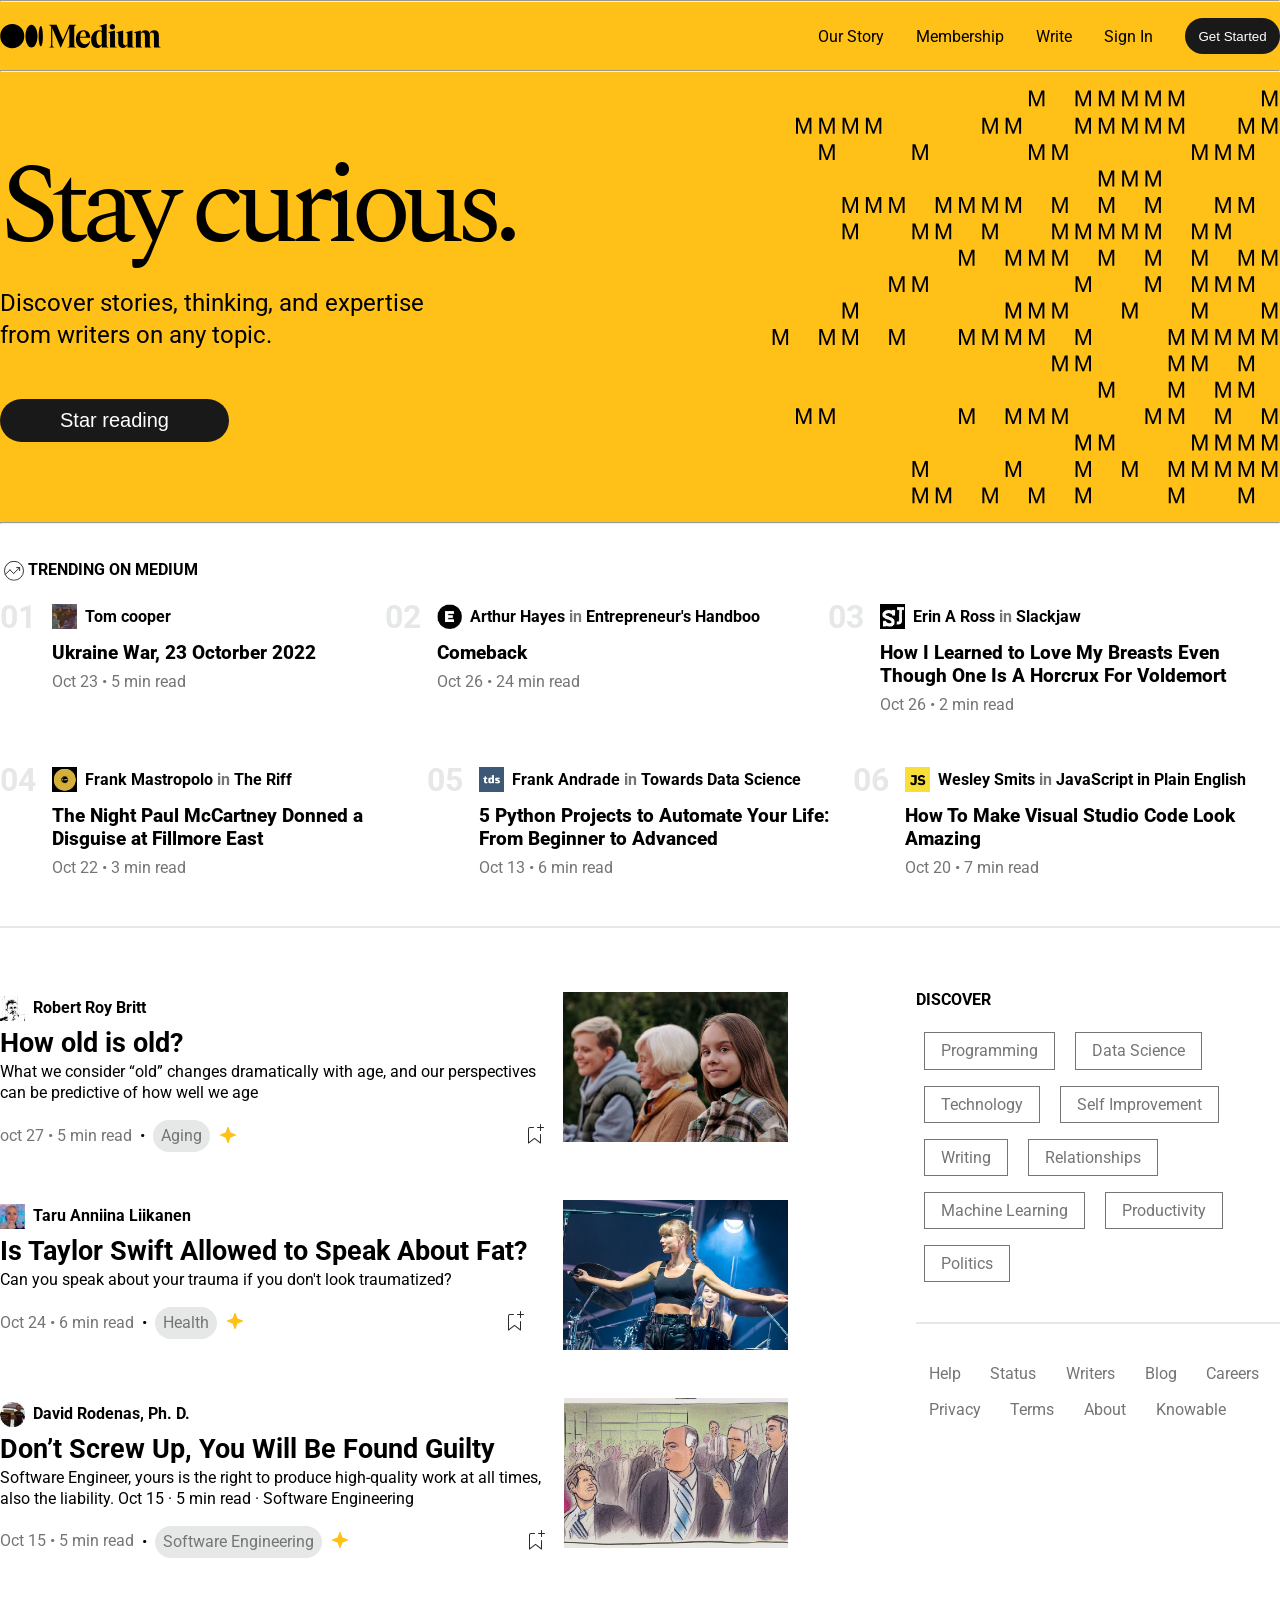
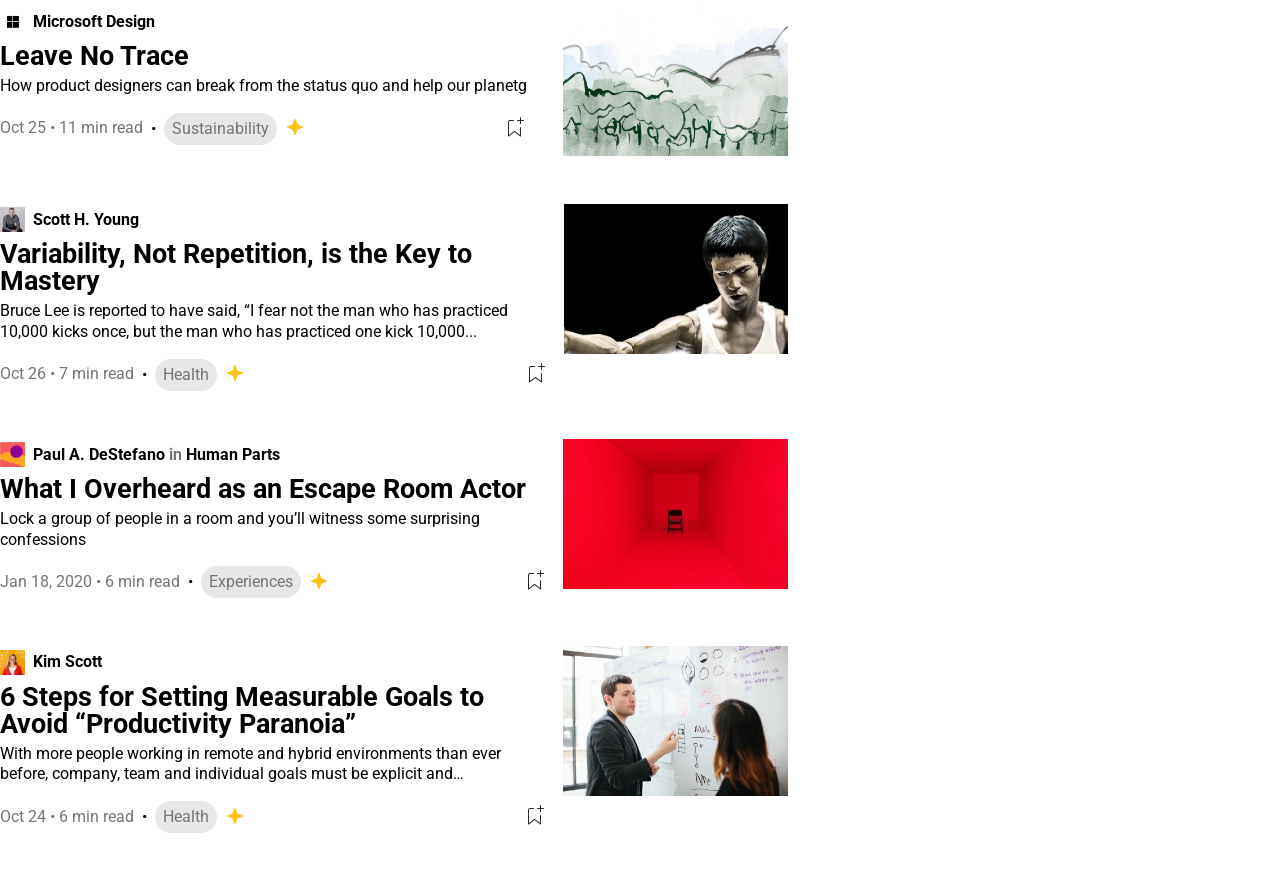
==== base_di_partenza/index-copy.html @ de3a168a "Desktop Muckup Done" ====
<!doctype html>
<html lang="en">
  <head>
    <meta charset="UTF-8" />
    <meta name="viewport" content="width=device-width, initial-scale=1.0" />
    <link rel="stylesheet" href="./assets/css/reset.css" />
    <link rel="stylesheet" href="./assets/css/normalize.css" />
    <link rel="stylesheet" href="./assets/css/style.css" />
    <title>Medium-Mockup</title>
  </head>
  <body>
    <div class="header-n-hero-bg-color">
      <hr />
      <header>
        <nav id="main-menu">
          <img src="./assets/imgs/svg/logo.svg" alt="" />
          <ul>
            <li>Our Story</li>
            <li>Membership</li>
            <li>Write</li>
            <li>Sign In</li>
            <li><button>Get Started</button></li>
          </ul>
        </nav>
      </header>
      <hr />
      <section id="hero-section">
        <span id="svg-inject"></span>
        <h1>Stay curious.</h1>
        <p>
          Discover stories, thinking, and expertise <br />
          from writers on any topic.
        </p>
        <button>Star reading</button>
      </section>
      <hr />
    </div>
    <main>
      <section class="trending-section">
        <h2><img src="./assets/imgs/svg/trending.svg" alt="" />Trending on medium</h2>
        <div class="article-wrapper">
          <div>
            <article class="trending-article">
              <div class="number-article">01</div>
              <div class="inside-article-section">
                <div class="author">
                  <img src="./assets/imgs/image01.jpeg" alt="" />
                  <h5>Tom cooper</h5>
                </div>
                <h4>Ukraine War, 23 Octorber 2022</h4>
                <p class="date-readtime">
                  <span>Oct 23</span> <span>&#x2022;</span> <span>5 min read</span>
                </p>
              </div>
            </article>
            <article class="trending-article">
              <div class="number-article">02</div>
              <div class="inside-article-section">
                <div class="author">
                  <img src="./assets/imgs/image02.png" alt="" />
                  <h5>Arthur Hayes <span class="in-class">in</span> Entrepreneur's Handboo</h5>
                </div>
                <h4>Comeback</h4>
                <p class="date-readtime">
                  <span>Oct 26</span> <span>&#x2022;</span> <span>24 min read</span>
                </p>
              </div>
            </article>
            <article class="trending-article">
              <div class="number-article">03</div>
              <div class="inside-article-section">
                <div class="author">
                  <img src="./assets/imgs/image03.jpeg" alt="" />
                  <h5>Erin A Ross <span class="in-class">in</span> Slackjaw</h5>
                </div>
                <h4>How I Learned to Love My Breasts Even Though One Is A Horcrux For Voldemort</h4>
                <p class="date-readtime">
                  <span>Oct 26</span> <span>&#x2022;</span> <span>2 min read</span>
                </p>
              </div>
            </article>
          </div>
          <div>
            <article class="trending-article">
              <div class="number-article">04</div>
              <div class="inside-article-section">
                <div class="author">
                  <img src="./assets/imgs/image04.png" alt="" />
                  <h5>Frank Mastropolo <span class="in-class">in</span> The Riff</h5>
                </div>
                <h4>The Night Paul McCartney Donned a Disguise at Fillmore East</h4>
                <p class="date-readtime">
                  <span>Oct 22</span> <span>&#x2022;</span> <span>3 min read</span>
                </p>
              </div>
            </article>
            <article class="trending-article">
              <div class="number-article">05</div>
              <div class="inside-article-section">
                <div class="author">
                  <img src="./assets/imgs/image05.jpeg" alt="" />
                  <h5>Frank Andrade <span class="in-class">in</span> Towards Data Science</h5>
                </div>
                <h4>5 Python Projects to Automate Your Life: From Beginner to Advanced</h4>
                <p class="date-readtime">
                  <span>Oct 13</span> <span>&#x2022;</span> <span>6 min read</span>
                </p>
              </div>
            </article>
            <article class="trending-article">
              <div class="number-article">06</div>
              <div class="inside-article-section">
                <div class="author">
                  <img src="./assets/imgs/image06.png" alt="" />
                  <h5>Wesley Smits <span class="in-class">in</span> JavaScript in Plain English</h5>
                </div>
                <h4>How To Make Visual Studio Code Look Amazing</h4>
                <p class="date-readtime">
                  <span>Oct 20</span> <span>&#x2022;</span> <span>7 min read</span>
                </p>
              </div>
            </article>
          </div>
        </div>
      </section>
      <hr class="grey-row" />
      <div class="news-footer-aside">
        <section>
          <article class="footer-inside-article">
            <div>
              <div class="author">
                <img src="./assets/imgs/image07.jpeg" alt="" />
                <h5>Robert Roy Britt</h5>
              </div>
              <h3>How old is old?</h3>
              <p>
                What we consider “old” changes dramatically with age, and our perspectives can be
                predictive of how well we age
              </p>
              <div class="ft-ins-arti-date">
                <p class="date-readtime">oct 27 &#x2022; 5 min read</p>
                <span>&#x2022;</span>
                <span>Aging</span>
                <span><img src="./assets/imgs/svg/star.svg" alt="" /></span>
                <span><img src="./assets/imgs/svg/bookmark.svg" alt="" /></span>
              </div>
            </div>
            <img src="./assets/imgs/image08.jpeg" alt="" />
          </article>
          <article class="footer-inside-article">
            <div>
              <div class="author">
                <img src="./assets/imgs/image09.jpeg" alt="" />
                <h5>Taru Anniina Liikanen</h5>
              </div>
              <h3>Is Taylor Swift Allowed to Speak About Fat?</h3>
              <p>Can you speak about your trauma if you don't look traumatized?</p>
              <div class="ft-ins-arti-date">
                <p class="date-readtime">Oct 24 &#x2022; 6 min read</p>
                <span>&#x2022;</span>
                <span>Health</span>
                <span><img src="./assets/imgs/svg/star.svg" alt="" /></span>
                <span><img src="./assets/imgs/svg/bookmark.svg" alt="" /></span>
              </div>
            </div>
            <img src="./assets/imgs/image10.jpeg" alt="" />
          </article>
          <article class="footer-inside-article">
            <div>
              <div class="author">
                <img src="./assets/imgs/image11.jpeg" alt="" />
                <h5>David Rodenas, Ph. D.</h5>
              </div>
              <h3>Don’t Screw Up, You Will Be Found Guilty</h3>
              <p>
                Software Engineer, yours is the right to produce high-quality work at all times,
                also the liability. Oct 15 · 5 min read · Software Engineering
              </p>
              <div class="ft-ins-arti-date">
                <p class="date-readtime">Oct 15 &#x2022; 5 min read</p>
                <span>&#x2022;</span>
                <span>Software Engineering</span>
                <span><img src="./assets/imgs/svg/star.svg" alt="" /></span>
                <span><img src="./assets/imgs/svg/bookmark.svg" alt="" /></span>
              </div>
            </div>
            <img src="./assets/imgs/image12.png" alt="" />
          </article>
          <article class="footer-inside-article">
            <div>
              <div class="author">
                <img src="./assets/imgs/image13.png" alt="" />
                <h5>Microsoft Design</h5>
              </div>
              <h3>Leave No Trace</h3>
              <p>How product designers can break from the status quo and help our planetg</p>
              <div class="ft-ins-arti-date">
                <p class="date-readtime">Oct 25 &#x2022; 11 min read</p>
                <span>&#x2022;</span>
                <span>Sustainability</span>
                <span><img src="./assets/imgs/svg/star.svg" alt="" /></span>
                <span><img src="./assets/imgs/svg/bookmark.svg" alt="" /></span>
              </div>
            </div>
            <img src="./assets/imgs/image14.png" alt="" />
          </article>
          <article class="footer-inside-article">
            <div>
              <div class="author">
                <img src="./assets/imgs/image15.jpeg" alt="" />
                <h5>Scott H. Young</h5>
              </div>
              <h3>Variability, Not Repetition, is the Key to Mastery</h3>
              <p>
                Bruce Lee is reported to have said, “I fear not the man who has practiced 10,000
                kicks once, but the man who has practiced one kick 10,000...
              </p>
              <div class="ft-ins-arti-date">
                <p class="date-readtime">Oct 26 &#x2022; 7 min read</p>
                <span>&#x2022;</span>
                <span>Health</span>
                <span><img src="./assets/imgs/svg/star.svg" alt="" /></span>
                <span><img src="./assets/imgs/svg/bookmark.svg" alt="" /></span>
              </div>
            </div>
            <img src="./assets/imgs/image16.jpg" alt="" />
          </article>
          <article class="footer-inside-article">
            <div>
              <div class="author">
                <img src="./assets/imgs/image17.png" alt="" />
                <h5>Paul A. DeStefano <span class="in-class">in</span> Human Parts</h5>
              </div>
              <h3>What I Overheard as an Escape Room Actor</h3>
              <p>Lock a group of people in a room and you’ll witness some surprising confessions</p>
              <div class="ft-ins-arti-date">
                <p class="date-readtime">Jan 18, 2020 &#x2022; 6 min read</p>
                <span>&#x2022;</span>
                <span>Experiences</span>
                <span><img src="./assets/imgs/svg/star.svg" alt="" /></span>
                <span><img src="./assets/imgs/svg/bookmark.svg" alt="" /></span>
              </div>
            </div>
            <img src="./assets/imgs/image18.jpeg" alt="" />
          </article>
          <article class="footer-inside-article">
            <div>
              <div class="author">
                <img src="./assets/imgs/image19.jpeg" alt="" />
                <h5>Kim Scott</h5>
              </div>
              <h3>6 Steps for Setting Measurable Goals to Avoid “Productivity Paranoia”</h3>
              <p>
                With more people working in remote and hybrid environments than ever before,
                company, team and individual goals must be explicit and…
              </p>
              <div class="ft-ins-arti-date">
                <p class="date-readtime">Oct 24 &#x2022; 6 min read</p>
                <span>&#x2022;</span>
                <span>Health</span>
                <span><img src="./assets/imgs/svg/star.svg" alt="" /></span>
                <span><img src="./assets/imgs/svg/bookmark.svg" alt="" /></span>
              </div>
            </div>
            <img src="./assets/imgs/image20.jpg" alt="" />
          </article>
        </section>
        <footer>
          <h2>discover</h2>
          <ul class="footer-tag">
            <li>Programming</li>
            <li>Data Science</li>
            <li>Technology</li>
            <li>Self Improvement</li>
            <li>Writing</li>
            <li>Relationships</li>
            <li>Machine Learning</li>
            <li>Productivity</li>
            <li>Politics</li>
          </ul>

          <hr class="grey-row" />
          <ul class="footer-info">
            <li>Help</li>
            <li>Status</li>
            <li>Writers</li>
            <li>Blog</li>
            <li>Careers</li>
            <li>Privacy</li>
            <li>Terms</li>
            <li>About</li>
            <li>Knowable</li>
          </ul>
        </footer>
      </div>
    </main>
    <script src="./assets/js/script.js"></script>
  </body>
</html>
---- base_di_partenza/assets/css/style.css ----
@import url("https://fonts.googleapis.com/css2?family=Roboto:ital,wght@0,100..900;1,100..900&family=Spectral:ital,wght@0,200;0,300;0,400;0,500;0,600;0,700;0,800;1,200;1,300;1,400;1,500;1,600;1,700;1,800&display=swap");

body {
  font-family: "Roboto", sans-serif;
  font-optical-sizing: auto;
  font-weight: 400;
  font-style: normal;
}
/* GLOBAL */
header,
section,
.news-footer-aside {
  max-width: 1300px;
  margin: 0 auto;
}

h1 {
  font-family: "Spectral", serif;
  font-weight: 400;
  letter-spacing: -0.08em;
  font-style: normal;
  font-size: 7em;
}

h2 {
  text-transform: uppercase;
  font-size: 1em;
  display: flex;
  align-items: center;
}

h3 {
  margin: 0.2em 0;
  font-size: 1.7em;
}

h4 {
  font-size: 1.2em;
  font-weight: 800;
  margin: 0;
  line-height: 1.2em;
  word-wrap: break-word;
}
h5 {
  font-size: 1em;
  line-height: 0;
}

button {
  border: none;
  background-color: #191919;
  color: white;
  border-radius: 50px;
}

ul {
  list-style-type: none;
  margin: 0;
}
.date-readtime {
  color: #757575;
  margin: 0;
}

.grey-row {
  border: 1px solid #e6e7e7;
}

.in-class {
  color: #757575;
}

/* HEADER */

header {
  padding: 1em 0;
}

.header-n-hero-bg-color {
  background-color: #ffc017;
  margin-bottom: 2em;
  position: relative;
}

#main-menu ul button {
  padding: 0.8em 1em;
}

#main-menu {
  display: flex;
  justify-content: space-between;
}

#main-menu ul {
  display: inherit;
  list-style-type: none;
  align-items: center;
  gap: 2em;
}
/* HERO SECTION */
#hero-section {
  padding: 5em 0;
  width: 100%;
}

#hero-section svg {
  position: absolute;
  right: 0;
  bottom: 0;
}

#hero-section p {
  font-size: 1.5em;
  margin-bottom: 2em;
}

#hero-section button {
  font-size: 1.25em;
  padding: 0.5em 3em;
}

/* TRENDING SECTION */

.trending-section {
  margin-bottom: 3em;
}

.article-wrapper {
  display: flex;
  flex-direction: column;
  gap: 3em;
}

.article-wrapper > div {
  display: inherit;
  justify-content: space-between;
}

.trending-article {
  display: flex;
}

.number-article {
  padding-right: 0.5em;
  font-size: 2em;
  font-weight: 700;
  color: #e6e7e7;
}
.inside-article-section {
  display: flex;
  flex-direction: column;
  max-width: 400px;
  gap: 0.5em;
}

.author {
  display: flex;
  gap: 0.5em;
  align-items: center;
}

.author img {
  width: 25px;
  height: 25px;
}

/* FOOTER & NEWS MAIN CONTAINER */
.news-footer-aside {
  display: flex;
  margin-top: 4em;
  column-gap: 8em;
}

.news-footer-aside footer {
  flex-shrink: 2;
}

/* FOOTER ARTICLE */

.footer-inside-article {
  display: flex;
  justify-content: space-between;
  margin-bottom: 3em;
  gap: 1em;
}
.footer-inside-article > img {
  height: 150px;
}

.footer-inside-article p {
  margin: 0;
}

.ft-ins-arti-date {
  display: flex;
  align-items: center;
  gap: 0.5em;
  margin-top: 1em;
}

.ft-ins-arti-date span:nth-child(3) {
  padding: 0.5em;
  border-radius: 50px;

  background-color: #e6e7e7;
  color: #757575;
}

.ft-ins-arti-date span:last-of-type {
  flex-grow: 1;
  text-align: end;
}

/* FOOTER */
footer h2 {
  margin-top: 0;
}

.footer-tag {
  list-style-type: none;
  margin: 0;
  margin-bottom: 2em;
}

.footer-tag li {
  display: inline-block;
  color: #757575;
  border: 1px solid #757575;
  padding: 0.5em 1em;
  margin: 0.5em;
}

.footer-info {
  margin-top: 2em;
}
.footer-info li {
  display: inline-block;
  color: #757575;
  padding: 0.5em 0.8em;
}

@media screen and (max-width: 992px) {
  header,
  section,
  .news-footer-aside {
    margin: 0 3em;
  }

  .header-n-hero-bg-color {
    overflow: clip;
  }

  #svg-inject {
    display: inline-block;
    overflow: hidden;
  }

  #hero-section svg {
    right: -10em;
  }

  .article-wrapper {
    justify-content: space-between;
    flex-wrap: wrap;
  }
  .article-wrapper > div {
    display: inherit;
    justify-content: space-between;
    flex-wrap: wrap;
  }

  .date-readtime {
    display: flex;
    justify-content: space-between;
  }

  .date-readtime span:nth-child(2) {
    opacity: 0;
  }

  .news-footer-aside {
    flex-direction: column-reverse;
  }
  .news-footer-aside section {
    margin: 0;
  }

  .footer-info li {
    padding: 0.5em 2em 0.5em 0;
  }
  footer h2 {
    margin-top: 5em;
  }
}

@media screen and (max-width: 678px) {
  #main-menu ul li:nth-child(2),
  #main-menu ul li:nth-child(3),
  #main-menu ul li:nth-child(4),
  #svg-inject {
    display: none;
  }
}
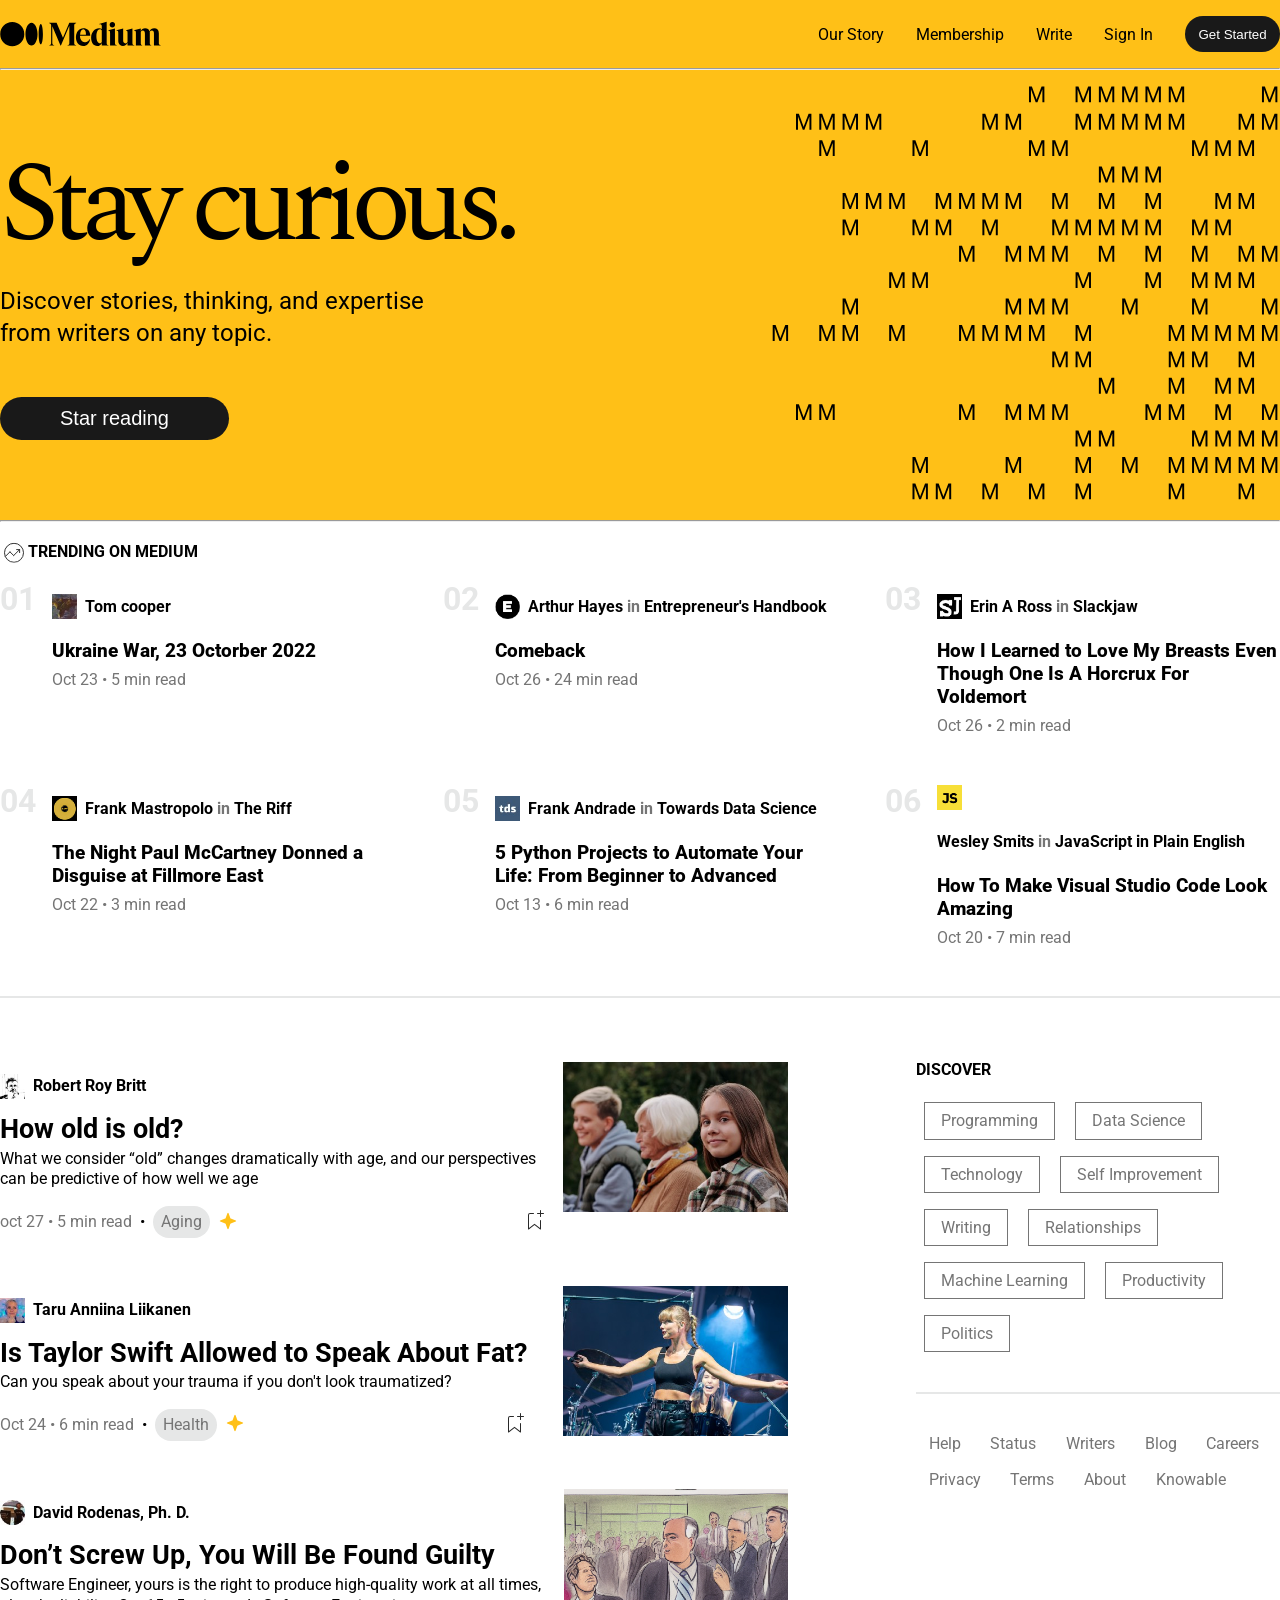
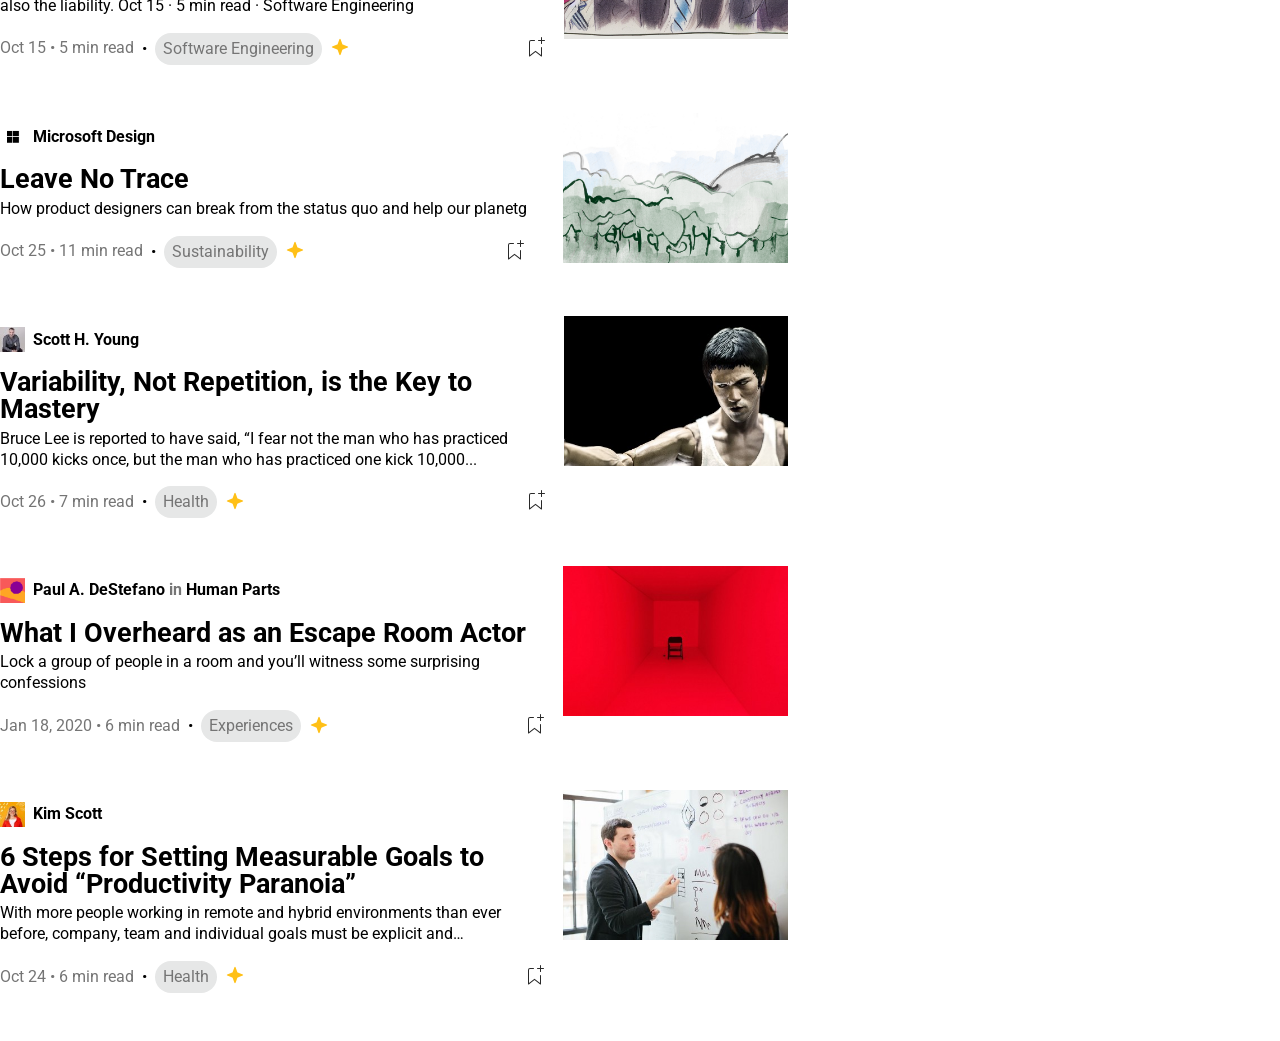
==== commit 3c85146c: "starting js" ====
--- a/base_di_partenza/index-copy.html
+++ b/base_di_partenza/index-copy.html
@@ -9,22 +9,21 @@
     <title>Medium-Mockup</title>
   </head>
   <body>
-    <div class="header-n-hero-bg-color">
+    <header>
+      <nav id="main-menu">
+        <img src="./assets/imgs/svg/logo.svg" alt="" />
+        <ul>
+          <li>Our Story</li>
+          <li>Membership</li>
+          <li>Write</li>
+          <li>Sign In</li>
+          <li><button>Get Started</button></li>
+        </ul>
+      </nav>
       <hr />
-      <header>
-        <nav id="main-menu">
-          <img src="./assets/imgs/svg/logo.svg" alt="" />
-          <ul>
-            <li>Our Story</li>
-            <li>Membership</li>
-            <li>Write</li>
-            <li>Sign In</li>
-            <li><button>Get Started</button></li>
-          </ul>
-        </nav>
-      </header>
-      <hr />
-      <section id="hero-section">
+    </header>
+    <section id="hero-section">
+      <div class="hero-limit">
         <span id="svg-inject"></span>
         <h1>Stay curious.</h1>
         <p>
@@ -32,95 +31,91 @@
           from writers on any topic.
         </p>
         <button>Star reading</button>
-      </section>
-      <hr />
-    </div>
+      </div>
+    </section>
+    <hr />
     <main>
       <section class="trending-section">
         <h2><img src="./assets/imgs/svg/trending.svg" alt="" />Trending on medium</h2>
         <div class="article-wrapper">
-          <div>
-            <article class="trending-article">
-              <div class="number-article">01</div>
-              <div class="inside-article-section">
-                <div class="author">
-                  <img src="./assets/imgs/image01.jpeg" alt="" />
-                  <h5>Tom cooper</h5>
-                </div>
-                <h4>Ukraine War, 23 Octorber 2022</h4>
-                <p class="date-readtime">
-                  <span>Oct 23</span> <span>&#x2022;</span> <span>5 min read</span>
-                </p>
-              </div>
-            </article>
-            <article class="trending-article">
-              <div class="number-article">02</div>
-              <div class="inside-article-section">
-                <div class="author">
-                  <img src="./assets/imgs/image02.png" alt="" />
-                  <h5>Arthur Hayes <span class="in-class">in</span> Entrepreneur's Handboo</h5>
-                </div>
-                <h4>Comeback</h4>
-                <p class="date-readtime">
-                  <span>Oct 26</span> <span>&#x2022;</span> <span>24 min read</span>
-                </p>
-              </div>
-            </article>
-            <article class="trending-article">
-              <div class="number-article">03</div>
-              <div class="inside-article-section">
-                <div class="author">
-                  <img src="./assets/imgs/image03.jpeg" alt="" />
-                  <h5>Erin A Ross <span class="in-class">in</span> Slackjaw</h5>
-                </div>
-                <h4>How I Learned to Love My Breasts Even Though One Is A Horcrux For Voldemort</h4>
-                <p class="date-readtime">
-                  <span>Oct 26</span> <span>&#x2022;</span> <span>2 min read</span>
-                </p>
-              </div>
-            </article>
-          </div>
-          <div>
-            <article class="trending-article">
-              <div class="number-article">04</div>
-              <div class="inside-article-section">
-                <div class="author">
-                  <img src="./assets/imgs/image04.png" alt="" />
-                  <h5>Frank Mastropolo <span class="in-class">in</span> The Riff</h5>
-                </div>
-                <h4>The Night Paul McCartney Donned a Disguise at Fillmore East</h4>
-                <p class="date-readtime">
-                  <span>Oct 22</span> <span>&#x2022;</span> <span>3 min read</span>
-                </p>
-              </div>
-            </article>
-            <article class="trending-article">
-              <div class="number-article">05</div>
-              <div class="inside-article-section">
-                <div class="author">
-                  <img src="./assets/imgs/image05.jpeg" alt="" />
-                  <h5>Frank Andrade <span class="in-class">in</span> Towards Data Science</h5>
-                </div>
-                <h4>5 Python Projects to Automate Your Life: From Beginner to Advanced</h4>
-                <p class="date-readtime">
-                  <span>Oct 13</span> <span>&#x2022;</span> <span>6 min read</span>
-                </p>
-              </div>
-            </article>
-            <article class="trending-article">
-              <div class="number-article">06</div>
-              <div class="inside-article-section">
-                <div class="author">
-                  <img src="./assets/imgs/image06.png" alt="" />
-                  <h5>Wesley Smits <span class="in-class">in</span> JavaScript in Plain English</h5>
-                </div>
-                <h4>How To Make Visual Studio Code Look Amazing</h4>
-                <p class="date-readtime">
-                  <span>Oct 20</span> <span>&#x2022;</span> <span>7 min read</span>
-                </p>
-              </div>
-            </article>
-          </div>
+          <article class="trending-article">
+            <div class="number-article">01</div>
+            <div class="inside-article-section">
+              <div class="author">
+                <img src="./assets/imgs/image01.jpeg" alt="" />
+                <h5>Tom cooper</h5>
+              </div>
+              <h4>Ukraine War, 23 Octorber 2022</h4>
+              <p class="date-readtime">
+                <span>Oct 23</span> <span>&#x2022;</span> <span>5 min read</span>
+              </p>
+            </div>
+          </article>
+          <article class="trending-article">
+            <div class="number-article">02</div>
+            <div class="inside-article-section">
+              <div class="author">
+                <img src="./assets/imgs/image02.png" alt="" />
+                <h5>Arthur Hayes <span class="in-class">in</span> Entrepreneur's Handbook</h5>
+              </div>
+              <h4>Comeback</h4>
+              <p class="date-readtime">
+                <span>Oct 26</span> <span>&#x2022;</span> <span>24 min read</span>
+              </p>
+            </div>
+          </article>
+          <article class="trending-article">
+            <div class="number-article">03</div>
+            <div class="inside-article-section">
+              <div class="author">
+                <img src="./assets/imgs/image03.jpeg" alt="" />
+                <h5>Erin A Ross <span class="in-class">in</span> Slackjaw</h5>
+              </div>
+              <h4>How I Learned to Love My Breasts Even Though One Is A Horcrux For Voldemort</h4>
+              <p class="date-readtime">
+                <span>Oct 26</span> <span>&#x2022;</span> <span>2 min read</span>
+              </p>
+            </div>
+          </article>
+          <article class="trending-article">
+            <div class="number-article">04</div>
+            <div class="inside-article-section">
+              <div class="author">
+                <img src="./assets/imgs/image04.png" alt="" />
+                <h5>Frank Mastropolo <span class="in-class">in</span> The Riff</h5>
+              </div>
+              <h4>The Night Paul McCartney Donned a Disguise at Fillmore East</h4>
+              <p class="date-readtime">
+                <span>Oct 22</span> <span>&#x2022;</span> <span>3 min read</span>
+              </p>
+            </div>
+          </article>
+          <article class="trending-article">
+            <div class="number-article">05</div>
+            <div class="inside-article-section">
+              <div class="author">
+                <img src="./assets/imgs/image05.jpeg" alt="" />
+                <h5>Frank Andrade <span class="in-class">in</span> Towards Data Science</h5>
+              </div>
+              <h4>5 Python Projects to Automate Your Life: From Beginner to Advanced</h4>
+              <p class="date-readtime">
+                <span>Oct 13</span> <span>&#x2022;</span> <span>6 min read</span>
+              </p>
+            </div>
+          </article>
+          <article class="trending-article">
+            <div class="number-article">06</div>
+            <div class="inside-article-section">
+              <div class="author">
+                <img src="./assets/imgs/image06.png" alt="" />
+              </div>
+              <h5>Wesley Smits <span class="in-class">in</span> JavaScript in Plain English</h5>
+              <h4>How To Make Visual Studio Code Look Amazing</h4>
+              <p class="date-readtime">
+                <span>Oct 20</span> <span>&#x2022;</span> <span>7 min read</span>
+              </p>
+            </div>
+          </article>
         </div>
       </section>
       <hr class="grey-row" />
--- a/base_di_partenza/assets/css/style.css
+++ b/base_di_partenza/assets/css/style.css
@@ -7,11 +7,18 @@
   font-style: normal;
 }
 /* GLOBAL */
-header,
-section,
-.news-footer-aside {
+#main-menu,
+.news-footer-aside,
+.hero-limit,
+.trending-section {
   max-width: 1300px;
   margin: 0 auto;
+}
+
+header {
+  position: sticky;
+  top: 0;
+  z-index: 10;
 }
 
 h1 {
@@ -43,7 +50,6 @@
 }
 h5 {
   font-size: 1em;
-  line-height: 0;
 }
 
 button {
@@ -73,11 +79,11 @@
 /* HEADER */
 
 header {
-  padding: 1em 0;
+  padding-top: 1em;
+  background-color: #ffc017;
 }
 
 .header-n-hero-bg-color {
-  background-color: #ffc017;
   margin-bottom: 2em;
   position: relative;
 }
@@ -89,6 +95,7 @@
 #main-menu {
   display: flex;
   justify-content: space-between;
+  padding-bottom: 1em;
 }
 
 #main-menu ul {
@@ -99,8 +106,10 @@
 }
 /* HERO SECTION */
 #hero-section {
+  background-color: #ffc017;
   padding: 5em 0;
   width: 100%;
+  position: relative;
 }
 
 #hero-section svg {
@@ -127,17 +136,15 @@
 
 .article-wrapper {
   display: flex;
-  flex-direction: column;
+  flex-wrap: wrap;
+  justify-content: space-evenly;
   gap: 3em;
 }
 
-.article-wrapper > div {
-  display: inherit;
-  justify-content: space-between;
-}
-
 .trending-article {
-  display: flex;
+  width: 300px;
+  display: flex;
+  flex-grow: 1;
 }
 
 .number-article {
@@ -239,10 +246,11 @@
   padding: 0.5em 0.8em;
 }
 
-@media screen and (max-width: 992px) {
-  header,
-  section,
-  .news-footer-aside {
+@media screen and (max-width: 1200px) {
+  #main-menu,
+  .news-footer-aside,
+  .hero-limit,
+  .trending-section {
     margin: 0 3em;
   }
 
@@ -260,11 +268,7 @@
   }
 
   .article-wrapper {
-    justify-content: space-between;
-    flex-wrap: wrap;
-  }
-  .article-wrapper > div {
-    display: inherit;
+    display: flex;
     justify-content: space-between;
     flex-wrap: wrap;
   }
@@ -300,4 +304,11 @@
   #svg-inject {
     display: none;
   }
-}
+
+  .trending-article {
+    width: 100%;
+  }
+  .footer-inside-article {
+    align-items: center;
+  }
+}
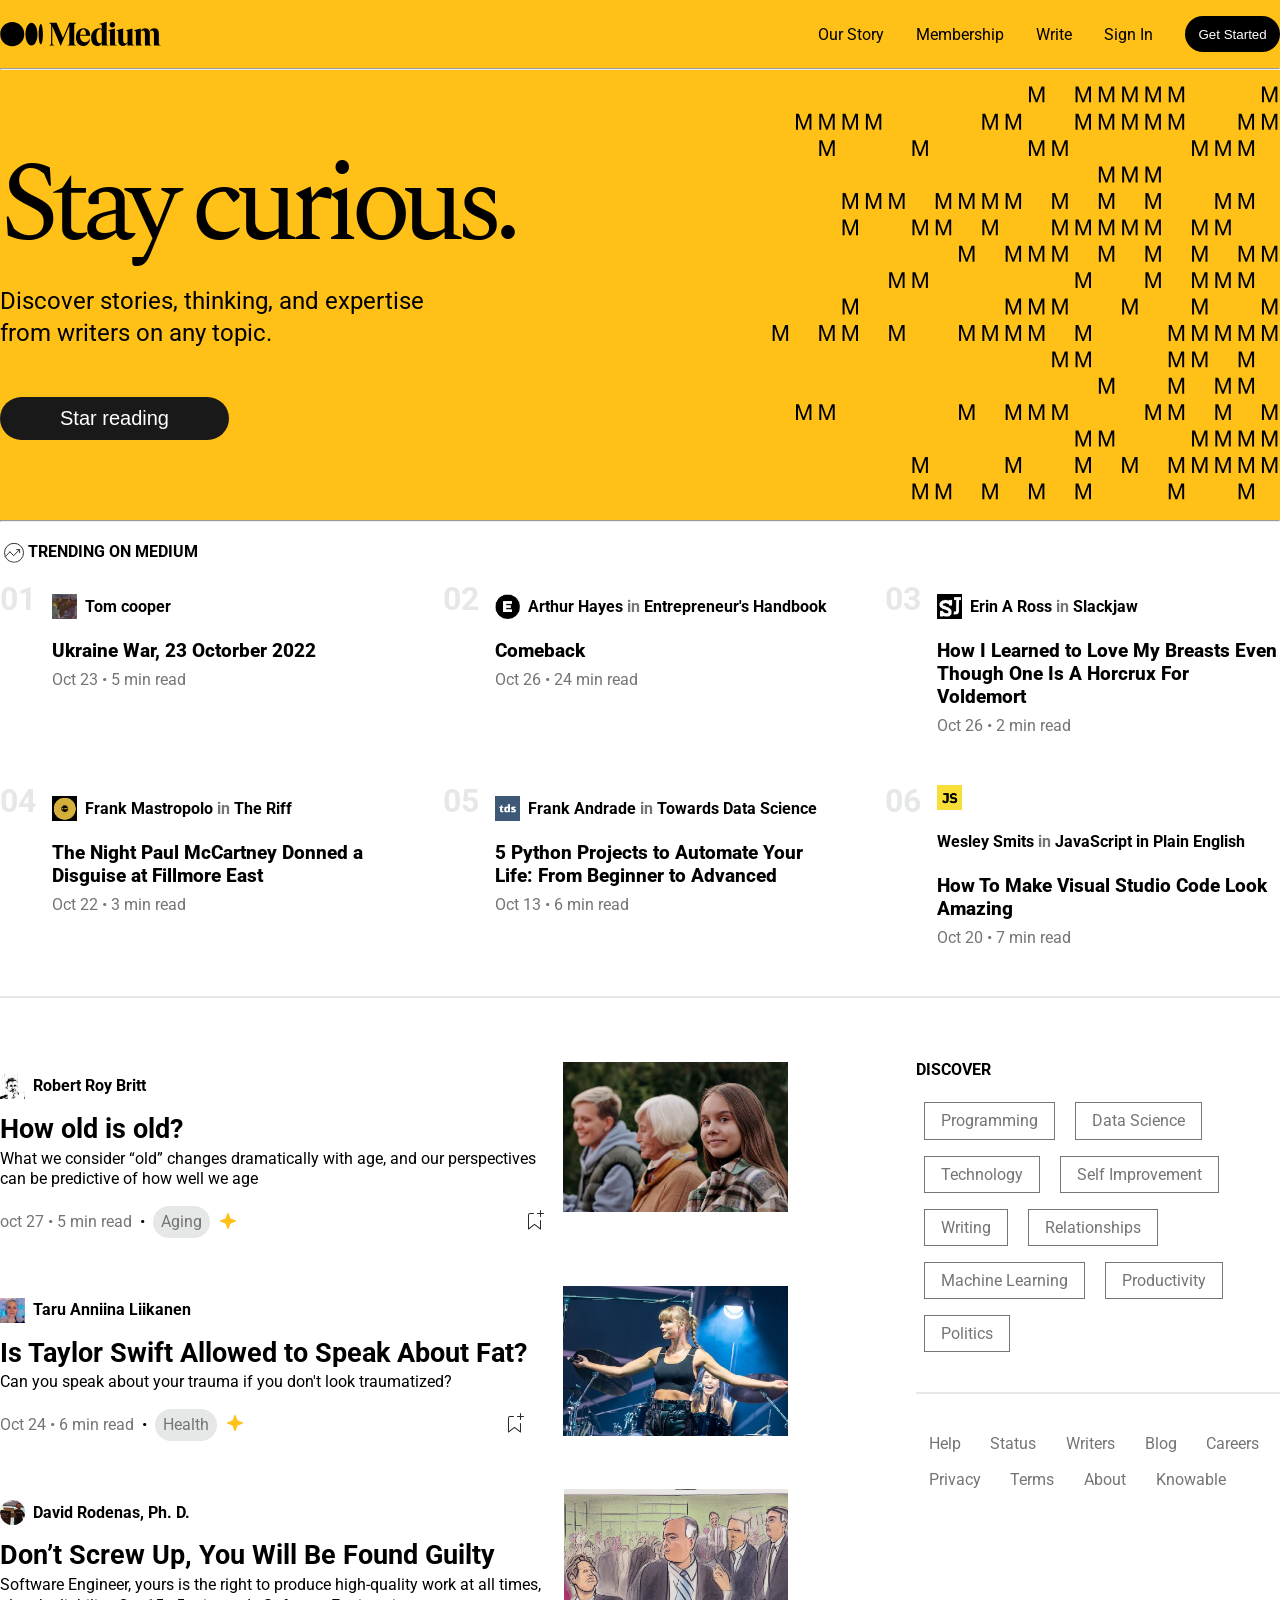
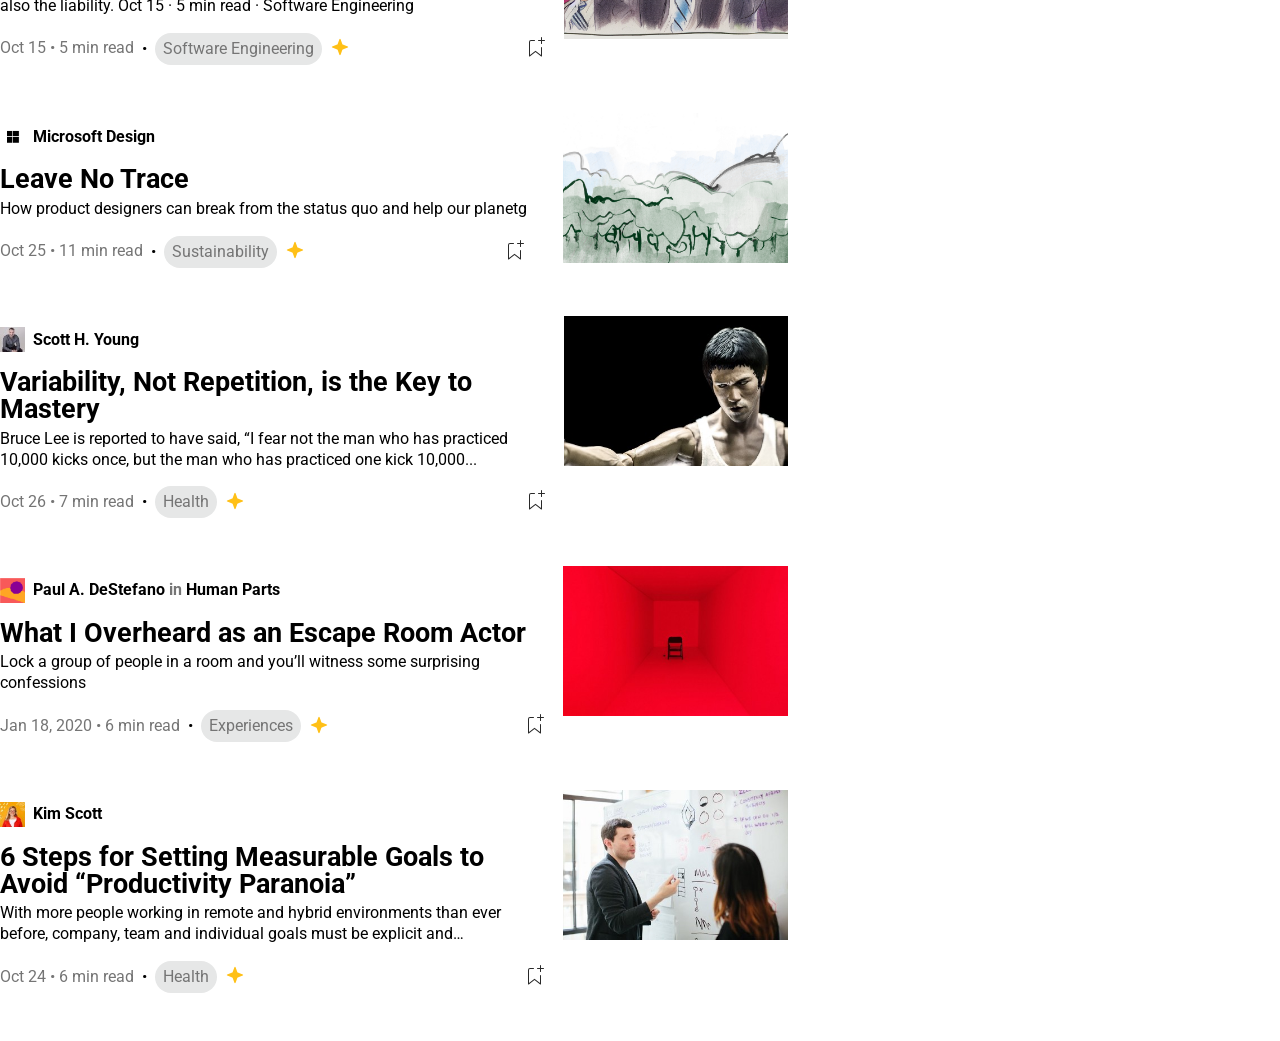
==== commit 8de4ebcd: "nav bar change color" ====
--- a/base_di_partenza/index-copy.html
+++ b/base_di_partenza/index-copy.html
@@ -9,7 +9,7 @@
     <title>Medium-Mockup</title>
   </head>
   <body>
-    <header>
+    <header class="nav-yellow-background">
       <nav id="main-menu">
         <img src="./assets/imgs/svg/logo.svg" alt="" />
         <ul>
@@ -17,7 +17,7 @@
           <li>Membership</li>
           <li>Write</li>
           <li>Sign In</li>
-          <li><button>Get Started</button></li>
+          <li><button id="top-button" class="nav-button-black">Get Started</button></li>
         </ul>
       </nav>
       <hr />
--- a/base_di_partenza/assets/css/style.css
+++ b/base_di_partenza/assets/css/style.css
@@ -15,10 +15,17 @@
   margin: 0 auto;
 }
 
-header {
-  position: sticky;
-  top: 0;
-  z-index: 10;
+.nav-white-background {
+  background-color: #fff;
+}
+.nav-yellow-background {
+  background-color: #ffc017;
+}
+.nav-button-black {
+  background-color: black;
+}
+.nav-button-green {
+  background-color: #0e7f14;
 }
 
 h1 {
@@ -80,7 +87,9 @@
 
 header {
   padding-top: 1em;
-  background-color: #ffc017;
+  position: sticky;
+  top: 0;
+  z-index: 10;
 }
 
 .header-n-hero-bg-color {
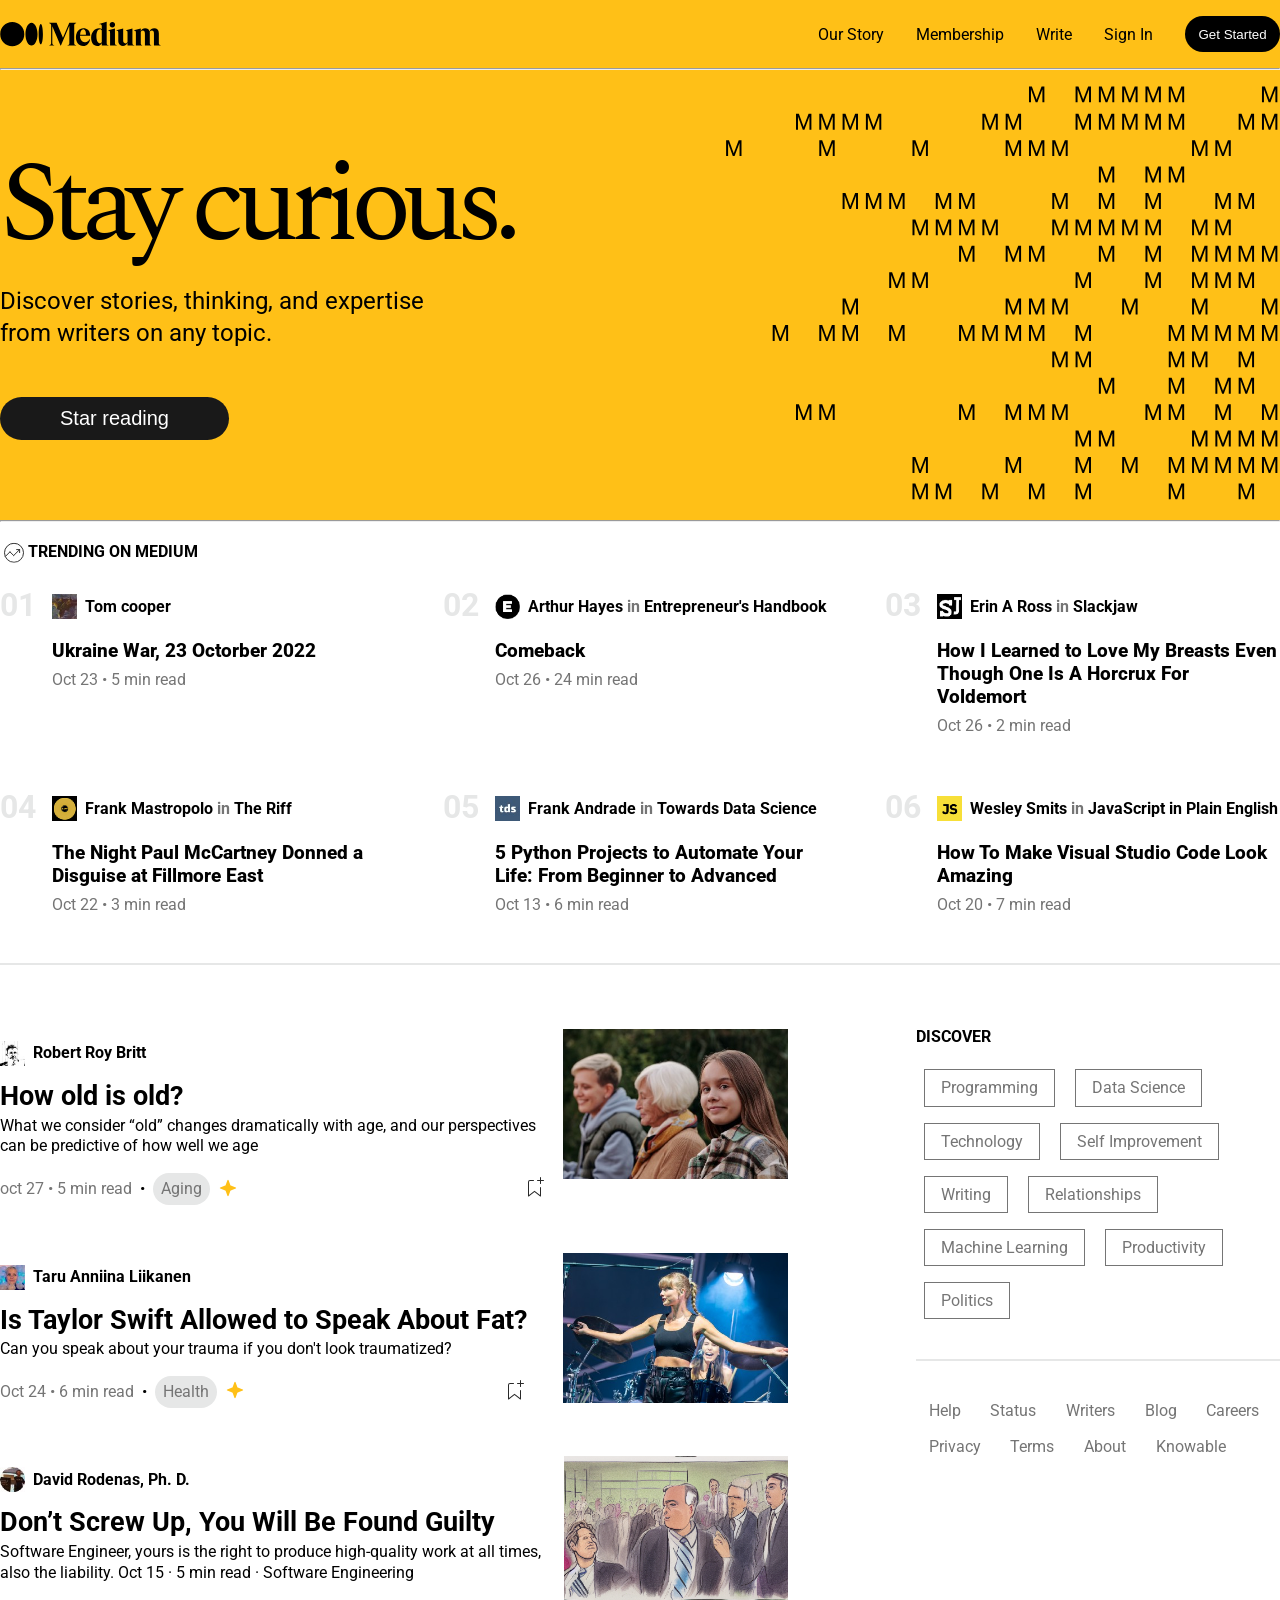
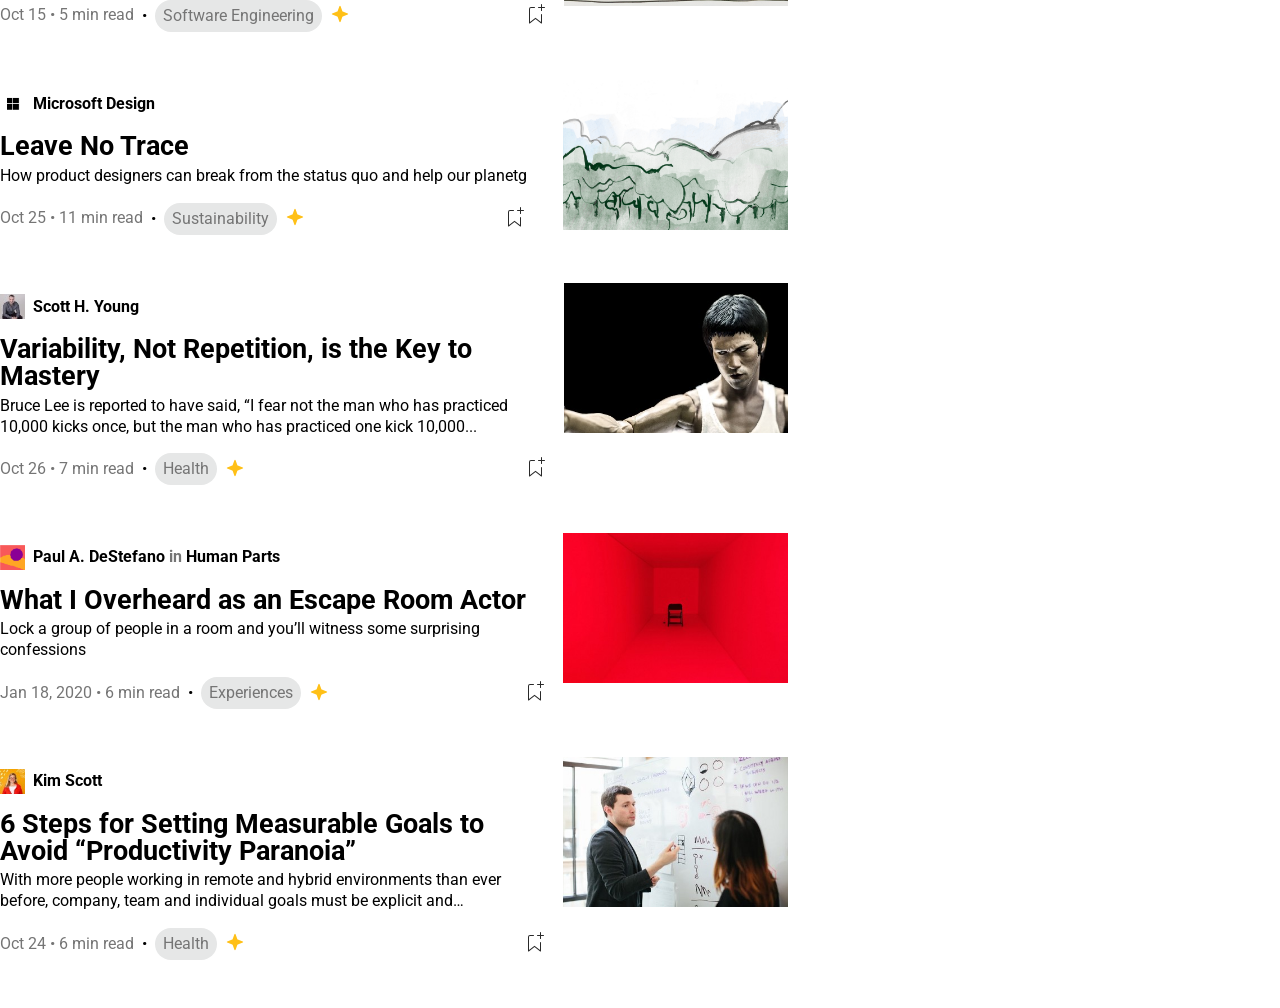
==== commit 28e3ecc6: "little adjustment" ====
--- a/base_di_partenza/index-copy.html
+++ b/base_di_partenza/index-copy.html
@@ -108,8 +108,8 @@
             <div class="inside-article-section">
               <div class="author">
                 <img src="./assets/imgs/image06.png" alt="" />
-              </div>
-              <h5>Wesley Smits <span class="in-class">in</span> JavaScript in Plain English</h5>
+                <h5>Wesley Smits <span class="in-class">in</span> JavaScript in Plain English</h5>
+              </div>
               <h4>How To Make Visual Studio Code Look Amazing</h4>
               <p class="date-readtime">
                 <span>Oct 20</span> <span>&#x2022;</span> <span>7 min read</span>
--- a/base_di_partenza/assets/css/style.css
+++ b/base_di_partenza/assets/css/style.css
@@ -1,12 +1,34 @@
 @import url("https://fonts.googleapis.com/css2?family=Roboto:ital,wght@0,100..900;1,100..900&family=Spectral:ital,wght@0,200;0,300;0,400;0,500;0,600;0,700;0,800;1,200;1,300;1,400;1,500;1,600;1,700;1,800&display=swap");
 
+/* CAMBIO COLORE NAV BAR */
+.nav-white-background {
+  background-color: #fff;
+}
+.nav-yellow-background {
+  background-color: #ffc017;
+}
+.nav-button-black {
+  background-color: black;
+}
+.nav-button-green {
+  background-color: #0e7f14;
+}
+/* ----------------------------- */
+/* GLOBAL */
 body {
   font-family: "Roboto", sans-serif;
   font-optical-sizing: auto;
   font-weight: 400;
   font-style: normal;
 }
-/* GLOBAL */
+
+header {
+  padding-top: 1em;
+  position: sticky;
+  top: 0;
+  z-index: 10;
+}
+
 #main-menu,
 .news-footer-aside,
 .hero-limit,
@@ -15,19 +37,6 @@
   margin: 0 auto;
 }
 
-.nav-white-background {
-  background-color: #fff;
-}
-.nav-yellow-background {
-  background-color: #ffc017;
-}
-.nav-button-black {
-  background-color: black;
-}
-.nav-button-green {
-  background-color: #0e7f14;
-}
-
 h1 {
   font-family: "Spectral", serif;
   font-weight: 400;
@@ -83,19 +92,7 @@
   color: #757575;
 }
 
-/* HEADER */
-
-header {
-  padding-top: 1em;
-  position: sticky;
-  top: 0;
-  z-index: 10;
-}
-
-.header-n-hero-bg-color {
-  margin-bottom: 2em;
-  position: relative;
-}
+/* NAVBAR */
 
 #main-menu ul button {
   padding: 0.8em 1em;
@@ -119,6 +116,7 @@
   padding: 5em 0;
   width: 100%;
   position: relative;
+  overflow: hidden;
 }
 
 #hero-section svg {
@@ -161,6 +159,7 @@
   font-size: 2em;
   font-weight: 700;
   color: #e6e7e7;
+  padding-top: 0.2em;
 }
 .inside-article-section {
   display: flex;
@@ -263,10 +262,6 @@
     margin: 0 3em;
   }
 
-  .header-n-hero-bg-color {
-    overflow: clip;
-  }
-
   #svg-inject {
     display: inline-block;
     overflow: hidden;
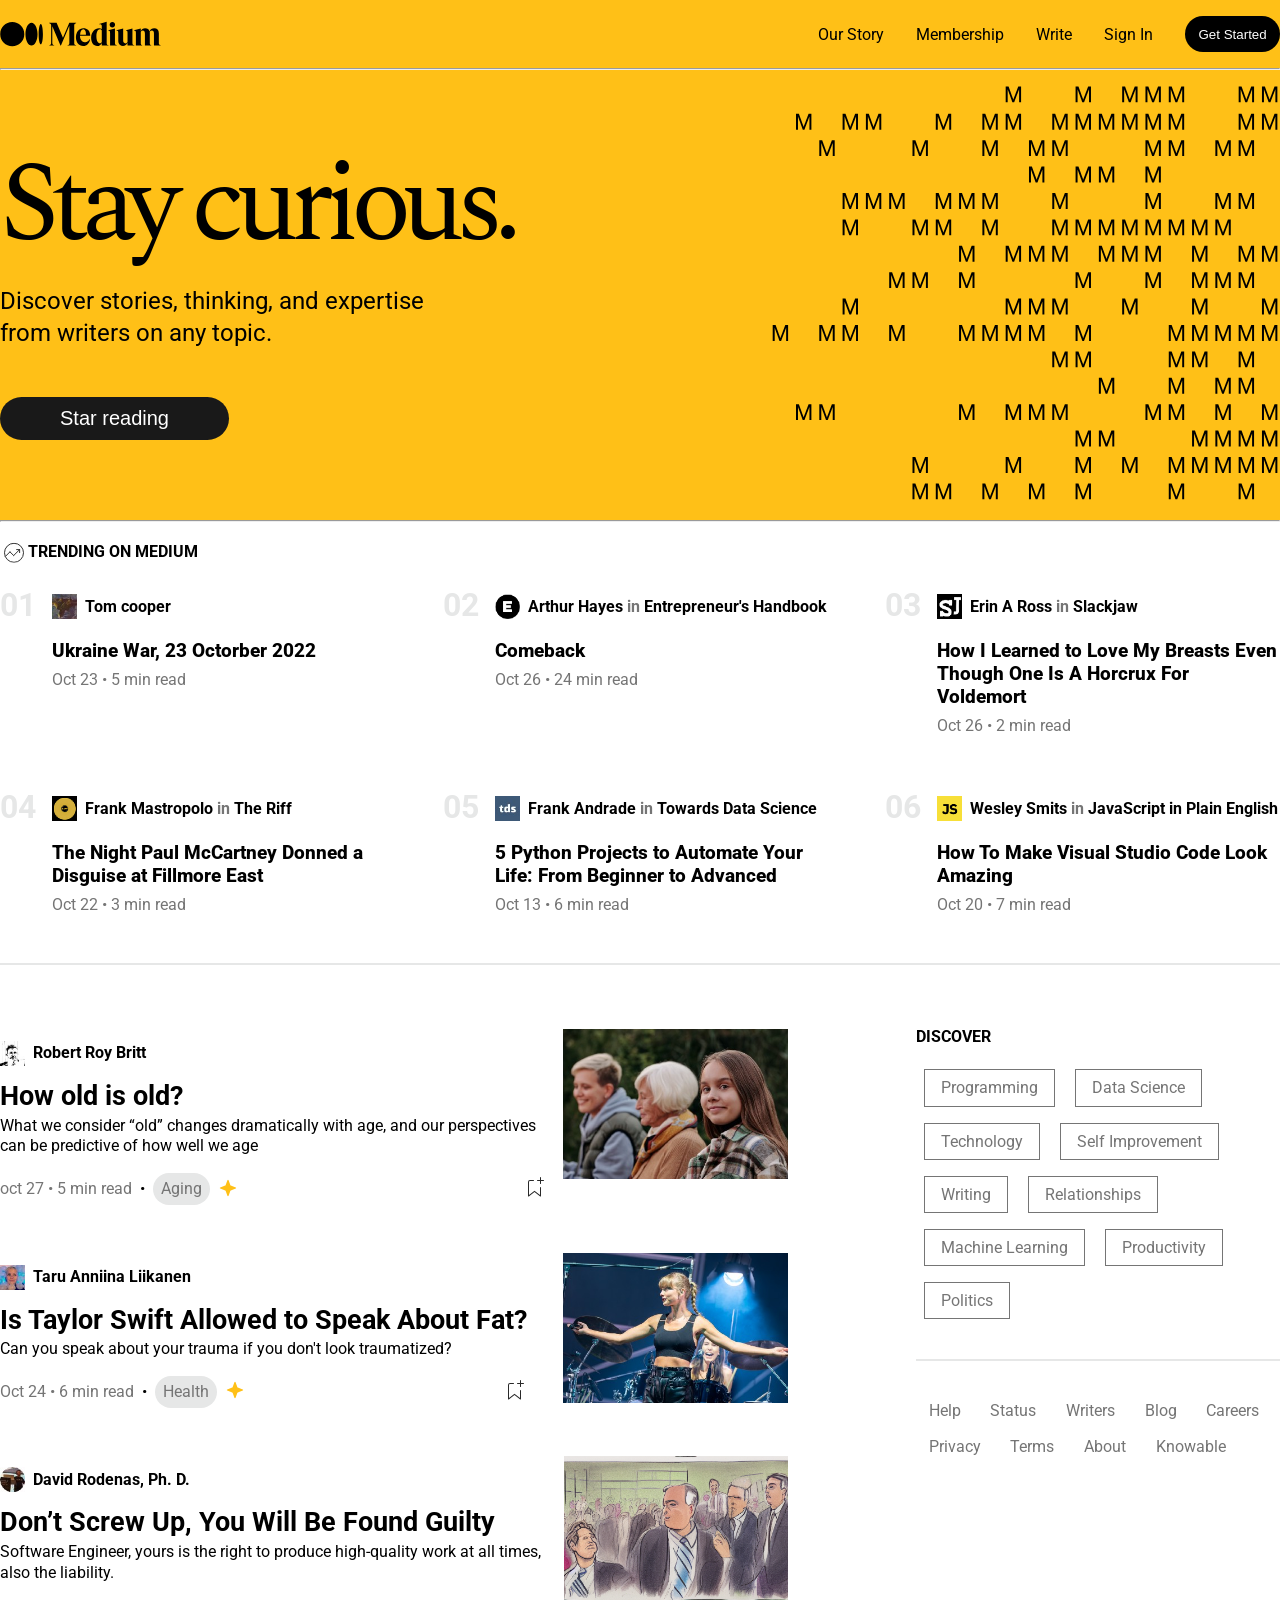
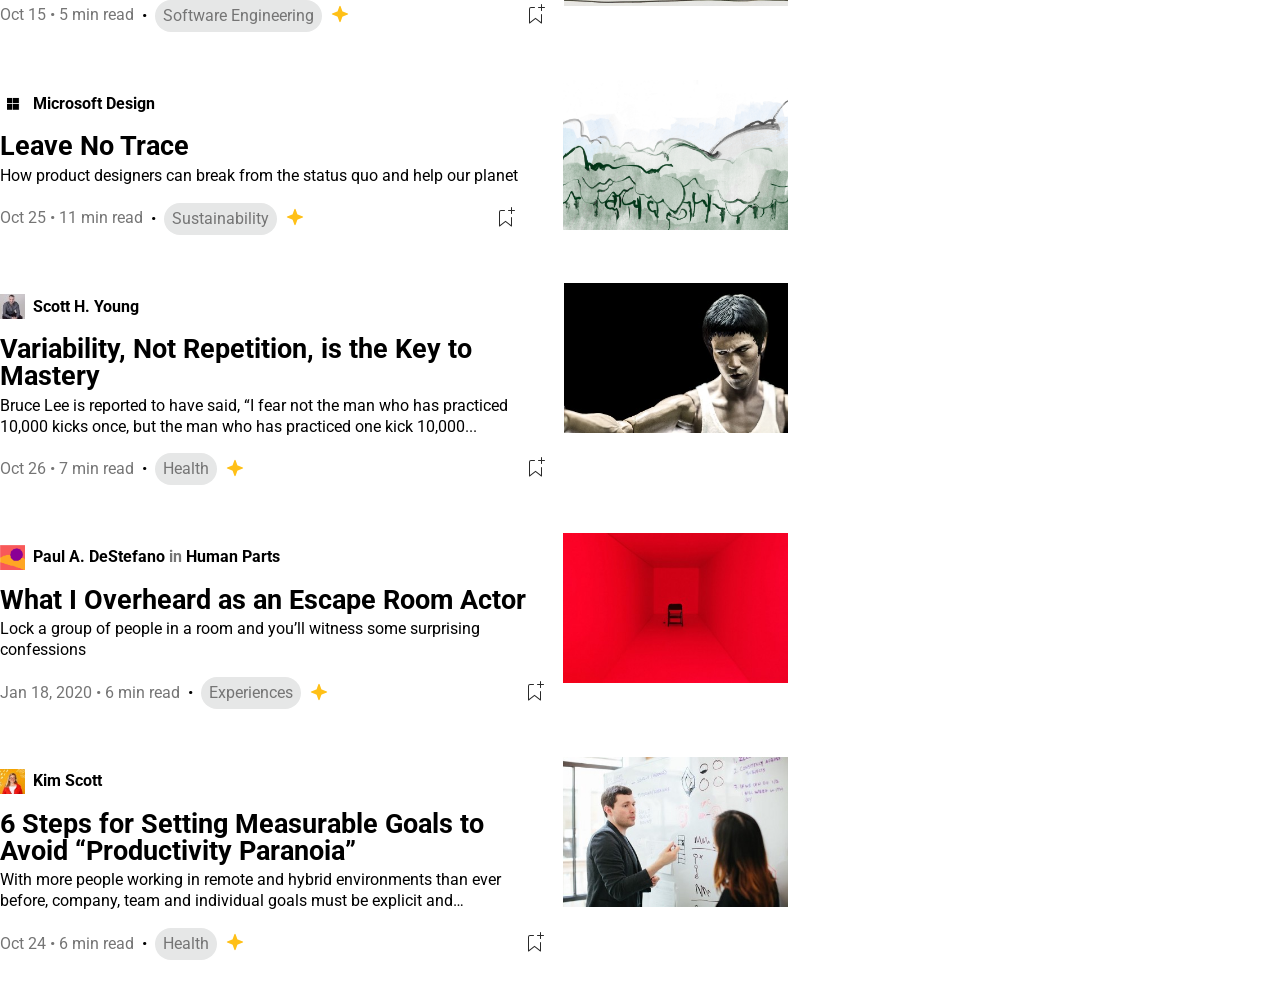
==== commit 45b398b8: "Js injection article done" ====
--- a/base_di_partenza/index-copy.html
+++ b/base_di_partenza/index-copy.html
@@ -169,7 +169,7 @@
               <h3>Don’t Screw Up, You Will Be Found Guilty</h3>
               <p>
                 Software Engineer, yours is the right to produce high-quality work at all times,
-                also the liability. Oct 15 · 5 min read · Software Engineering
+                also the liability.
               </p>
               <div class="ft-ins-arti-date">
                 <p class="date-readtime">Oct 15 &#x2022; 5 min read</p>
@@ -188,7 +188,7 @@
                 <h5>Microsoft Design</h5>
               </div>
               <h3>Leave No Trace</h3>
-              <p>How product designers can break from the status quo and help our planetg</p>
+              <p>How product designers can break from the status quo and help our planet</p>
               <div class="ft-ins-arti-date">
                 <p class="date-readtime">Oct 25 &#x2022; 11 min read</p>
                 <span>&#x2022;</span>
--- a/base_di_partenza/assets/css/style.css
+++ b/base_di_partenza/assets/css/style.css
@@ -13,8 +13,13 @@
 .nav-button-green {
   background-color: #0e7f14;
 }
-/* ----------------------------- */
+
 /* GLOBAL */
+
+html {
+  scroll-behavior: smooth;
+}
+
 body {
   font-family: "Roboto", sans-serif;
   font-optical-sizing: auto;
@@ -123,6 +128,7 @@
   position: absolute;
   right: 0;
   bottom: 0;
+  transition: right ease-in 0.5s;
 }
 
 #hero-section p {
@@ -304,11 +310,13 @@
 @media screen and (max-width: 678px) {
   #main-menu ul li:nth-child(2),
   #main-menu ul li:nth-child(3),
-  #main-menu ul li:nth-child(4),
-  #svg-inject {
+  #main-menu ul li:nth-child(4) {
     display: none;
   }
 
+  #hero-section svg {
+    right: -50em;
+  }
   .trending-article {
     width: 100%;
   }
